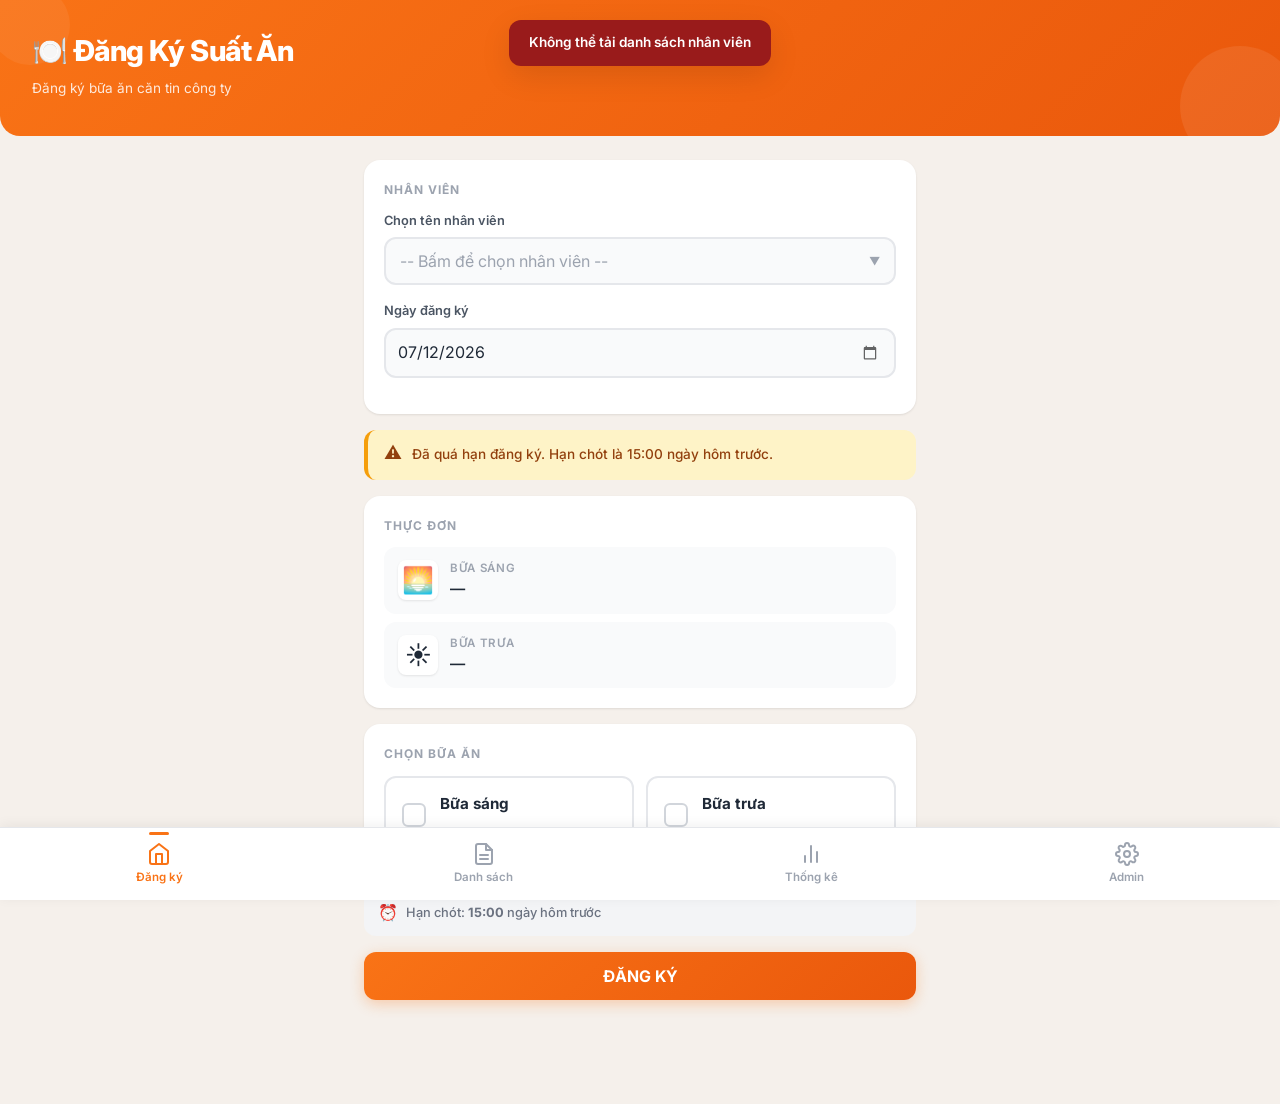
==== index.html @ 7fb5959d "feat: unified smart employee picker with department drill-down" ====
<!DOCTYPE html>
<html lang="vi">
<head>
  <meta charset="UTF-8">
  <meta name="viewport" content="width=device-width, initial-scale=1.0, maximum-scale=1.0, user-scalable=no">
  <meta name="description" content="Đăng ký suất ăn căn tin công ty">
  <title>Đăng Ký Suất Ăn</title>
  <link rel="stylesheet" href="css/style.css">
</head>
<body>

  <!-- Toast -->
  <div id="toast" class="toast"></div>

  <!-- Loading Overlay -->
  <div class="loading-overlay" id="loadingOverlay">
    <div class="lo-card">
      <div class="lo-emoji" id="loEmoji">🍽️</div>
      <div class="lo-text" id="loText">Đang tải...</div>
      <div class="lo-spinner"></div>
    </div>
  </div>

  <!-- Header -->
  <header class="page-header">
    <h1>🍽️ Đăng Ký Suất Ăn</h1>
    <p>Đăng ký bữa ăn căn tin công ty</p>
  </header>

  <!-- Main Content -->
  <main class="container" id="mainContent">

    <!-- Employee Selection -->
    <div class="card">
      <div class="card-title">Nhân viên</div>


      <div class="form-group">
        <label class="form-label">Chọn tên nhân viên</label>
        <button type="button" class="form-control emp-picker-btn" id="empPickerBtn" onclick="openEmpPicker()">
          <span id="empPickerText" class="emp-picker-placeholder">-- Bấm để chọn nhân viên --</span>
          <span class="emp-picker-arrow">▼</span>
        </button>
        <input type="hidden" id="employeeSelect" value="">
      </div>

      <div class="form-group">
        <label class="form-label" for="dateInput">Ngày đăng ký</label>
        <div class="date-wrap">
          <input type="date" class="form-control" id="dateInput">
          <span class="date-display placeholder" id="dateInputDisplay">dd/MM/yyyy</span>
        </div>
      </div>
    </div>

  <!-- Unified Smart Employee Picker Modal -->
  <div class="emp-modal-overlay" id="empModal">
    <div class="emp-modal">
      <div class="emp-modal-header" style="display: flex; gap: 12px; align-items: center;">
        <button class="emp-modal-back" id="empModalBack" style="display:none; background:none; border:none; font-size:1.4rem; padding: 0 4px; cursor:pointer;" onclick="showDeptListView()">←</button>
        <h3 id="empModalTitle" style="flex: 1; font-size: 1.1rem; font-weight: 700; margin: 0; white-space: nowrap; overflow: hidden; text-overflow: ellipsis;">👤 Phân loại theo</h3>
        <button class="emp-modal-close" style="flex-shrink: 0;" onclick="closeEmpPicker()">✕</button>
      </div>
      <div class="emp-modal-search">
        <input type="text" class="form-control" id="empSearchInput" placeholder="🔍  Tìm tên hoặc phòng ban..." oninput="filterEmployees()">
      </div>
      <div class="emp-modal-count" id="empCount">0 nhân viên</div>
      <div class="emp-modal-list" id="empList"></div>
    </div>
  </div>

    <!-- Deadline Alert -->
    <div id="deadlineAlert" class="alert alert-warning hidden">
      <span class="alert-icon">⚠️</span>
      <span>Đã quá hạn đăng ký. Hạn chót là 15:00 ngày hôm trước.</span>
    </div>

    <!-- Existing Registration Alert -->
    <div id="existingAlert" class="alert alert-info hidden">
      <span class="alert-icon">ℹ️</span>
      <span>Bạn đã đăng ký ngày này. Bạn có thể chỉnh sửa bên dưới.</span>
    </div>

    <!-- Menu Display -->
    <div class="card" id="menuCard" style="display:none;">
      <div class="card-title">Thực đơn</div>
      <div class="menu-card">
        <div class="menu-emoji">🌅</div>
        <div>
          <div class="menu-label">Bữa sáng</div>
          <div class="menu-name" id="menuBreakfast">—</div>
        </div>
      </div>
      <div class="menu-card">
        <div class="menu-emoji">☀️</div>
        <div>
          <div class="menu-label">Bữa trưa</div>
          <div class="menu-name" id="menuLunch">—</div>
        </div>
      </div>
    </div>

    <!-- Meal Selection -->
    <div class="card" id="mealCard" style="display:none;">
      <div class="card-title">Chọn bữa ăn</div>
      <div class="meal-options">
        <label class="meal-check" id="breakfastCheck" onclick="toggleMeal(this)">
          <input type="checkbox" id="cbBreakfast">
          <div class="check-box">
            <svg viewBox="0 0 16 16"><polyline points="3.5 8.5 6.5 11.5 12.5 5.5"/></svg>
          </div>
          <div class="meal-info">
            <div class="meal-type">Bữa sáng</div>
            <div class="meal-menu" id="mealBreakfastName">—</div>
          </div>
        </label>
        <label class="meal-check" id="lunchCheck" onclick="toggleMeal(this)">
          <input type="checkbox" id="cbLunch">
          <div class="check-box">
            <svg viewBox="0 0 16 16"><polyline points="3.5 8.5 6.5 11.5 12.5 5.5"/></svg>
          </div>
          <div class="meal-info">
            <div class="meal-type">Bữa trưa</div>
            <div class="meal-menu" id="mealLunchName">—</div>
          </div>
        </label>
      </div>
    </div>

    <!-- Deadline Info -->
    <div class="deadline-info" id="deadlineInfo" style="display:none;">
      <span class="dl-icon">⏰</span>
      <span>Hạn chót: <strong>15:00</strong> ngày hôm trước</span>
    </div>

    <!-- Submit Button -->
    <button class="btn btn-primary mt-16" id="btnRegister" style="display:none;" onclick="submitRegistration()">
      <span id="btnText">ĐĂNG KÝ</span>
      <div class="spinner hidden" id="btnSpinner"></div>
    </button>

    <!-- Cancel Registration Button (only visible when editing) -->
    <button class="btn btn-danger mt-8" id="btnCancel" style="display:none;" onclick="showCancelConfirm()">
      <span id="btnCancelText">🗑️ HỦY ĐĂNG KÝ</span>
      <div class="spinner hidden" id="btnCancelSpinner"></div>
    </button>

  </main>

  <!-- Confirm Modal -->
  <div class="emp-modal-overlay" id="confirmModal">
    <div class="confirm-dialog">
      <div class="confirm-icon">⚠️</div>
      <h3 class="confirm-title" id="confirmTitle">Xác nhận</h3>
      <p class="confirm-msg" id="confirmMessage">Bạn có chắc chắn muốn thực hiện hành động này?</p>
      <div class="confirm-actions">
        <button class="btn btn-secondary" onclick="closeConfirmModal()">Không</button>
        <button class="btn btn-danger" id="confirmBtnYes">Có, Hủy ngay</button>
      </div>
    </div>
  </div>

  </main>

  <!-- Bottom Navigation -->
  <nav class="bottom-nav">
    <a href="index.html" class="nav-item active">
      <svg class="nav-icon" viewBox="0 0 24 24" fill="none" stroke="currentColor" stroke-width="2" stroke-linecap="round" stroke-linejoin="round"><path d="M3 9l9-7 9 7v11a2 2 0 0 1-2 2H5a2 2 0 0 1-2-2z"/><polyline points="9 22 9 12 15 12 15 22"/></svg>
      <span>Đăng ký</span>
    </a>
    <a href="registrations.html" class="nav-item">
      <svg class="nav-icon" viewBox="0 0 24 24" fill="none" stroke="currentColor" stroke-width="2" stroke-linecap="round" stroke-linejoin="round"><path d="M14 2H6a2 2 0 0 0-2 2v16a2 2 0 0 0 2 2h12a2 2 0 0 0 2-2V8z"/><polyline points="14 2 14 8 20 8"/><line x1="16" y1="13" x2="8" y2="13"/><line x1="16" y1="17" x2="8" y2="17"/></svg>
      <span>Danh sách</span>
    </a>
    <a href="statistics.html" class="nav-item">
      <svg class="nav-icon" viewBox="0 0 24 24" fill="none" stroke="currentColor" stroke-width="2" stroke-linecap="round" stroke-linejoin="round"><line x1="18" y1="20" x2="18" y2="10"/><line x1="12" y1="20" x2="12" y2="4"/><line x1="6" y1="20" x2="6" y2="14"/></svg>
      <span>Thống kê</span>
    </a>
    <a href="admin.html" class="nav-item">
      <svg class="nav-icon" viewBox="0 0 24 24" fill="none" stroke="currentColor" stroke-width="2" stroke-linecap="round" stroke-linejoin="round"><circle cx="12" cy="12" r="3"/><path d="M19.4 15a1.65 1.65 0 0 0 .33 1.82l.06.06a2 2 0 0 1 0 2.83 2 2 0 0 1-2.83 0l-.06-.06a1.65 1.65 0 0 0-1.82-.33 1.65 1.65 0 0 0-1 1.51V21a2 2 0 0 1-2 2 2 2 0 0 1-2-2v-.09A1.65 1.65 0 0 0 9 19.4a1.65 1.65 0 0 0-1.82.33l-.06.06a2 2 0 0 1-2.83 0 2 2 0 0 1 0-2.83l.06-.06A1.65 1.65 0 0 0 4.68 15a1.65 1.65 0 0 0-1.51-1H3a2 2 0 0 1-2-2 2 2 0 0 1 2-2h.09A1.65 1.65 0 0 0 4.6 9a1.65 1.65 0 0 0-.33-1.82l-.06-.06a2 2 0 0 1 0-2.83 2 2 0 0 1 2.83 0l.06.06A1.65 1.65 0 0 0 9 4.68a1.65 1.65 0 0 0 1-1.51V3a2 2 0 0 1 2-2 2 2 0 0 1 2 2v.09a1.65 1.65 0 0 0 1 1.51 1.65 1.65 0 0 0 1.82-.33l.06-.06a2 2 0 0 1 2.83 0 2 2 0 0 1 0 2.83l-.06.06A1.65 1.65 0 0 0 19.4 9a1.65 1.65 0 0 0 1.51 1H21a2 2 0 0 1 2 2 2 2 0 0 1-2 2h-.09a1.65 1.65 0 0 0-1.51 1z"/></svg>
      <span>Admin</span>
    </a>
  </nav>

  <script src="js/config.js"></script>
  <script src="js/app.js"></script>
</body>
</html>
---- css/style.css ----
/* ============================================
   CANTEEN REGISTRATION SYSTEM — STYLE SYSTEM
   Mobile-first • Card-based • Food-app inspired
   ============================================ */

/* ---------- Google Fonts ---------- */
@import url('https://fonts.googleapis.com/css2?family=Inter:wght@400;500;600;700;800&display=swap');

/* ---------- Custom Properties ---------- */
:root {
  /* Primary palette — warm orange/amber */
  --primary-50: #FFF8F0;
  --primary-100: #FFEDD5;
  --primary-200: #FED7AA;
  --primary-300: #FDBA74;
  --primary-400: #FB923C;
  --primary-500: #F97316;
  --primary-600: #EA580C;
  --primary-700: #C2410C;

  /* Accent — teal */
  --accent-400: #2DD4BF;
  --accent-500: #14B8A6;
  --accent-600: #0D9488;

  /* Neutrals */
  --gray-50: #F9FAFB;
  --gray-100: #F3F4F6;
  --gray-200: #E5E7EB;
  --gray-300: #D1D5DB;
  --gray-400: #9CA3AF;
  --gray-500: #6B7280;
  --gray-600: #4B5563;
  --gray-700: #374151;
  --gray-800: #1F2937;
  --gray-900: #111827;

  /* Semantic */
  --success: #22C55E;
  --danger: #EF4444;
  --warning: #F59E0B;
  --info: #3B82F6;

  /* Surfaces */
  --bg-body: #F5F0EB;
  --bg-card: #FFFFFF;
  --bg-nav: #FFFFFF;

  /* Radius & shadows */
  --radius-sm: 8px;
  --radius-md: 12px;
  --radius-lg: 16px;
  --radius-xl: 20px;
  --radius-full: 9999px;

  --shadow-sm: 0 1px 3px rgba(0, 0, 0, .06), 0 1px 2px rgba(0, 0, 0, .04);
  --shadow-md: 0 4px 12px rgba(0, 0, 0, .08);
  --shadow-lg: 0 10px 30px rgba(0, 0, 0, .10);
  --shadow-xl: 0 20px 50px rgba(0, 0, 0, .12);

  /* Transitions */
  --ease: cubic-bezier(.4, 0, .2, 1);
}

/* ---------- Reset & Base ---------- */
*,
*::before,
*::after {
  box-sizing: border-box;
  margin: 0;
  padding: 0;
}

html {
  font-size: 16px;
  -webkit-tap-highlight-color: transparent;
  scroll-behavior: smooth;
}

body {
  font-family: 'Inter', -apple-system, BlinkMacSystemFont, sans-serif;
  background: var(--bg-body);
  color: var(--gray-800);
  line-height: 1.6;
  min-height: 100vh;
  padding-bottom: 80px;
  -webkit-font-smoothing: antialiased;
}

/* ---------- Bottom Navigation ---------- */
.bottom-nav {
  position: fixed;
  bottom: 0;
  left: 0;
  right: 0;
  background: var(--bg-nav);
  border-top: 1px solid var(--gray-200);
  display: flex;
  justify-content: space-around;
  align-items: center;
  padding: 6px 0 max(6px, env(safe-area-inset-bottom));
  z-index: 1000;
  box-shadow: 0 -2px 12px rgba(0, 0, 0, .06);
}

.nav-item {
  display: flex;
  flex-direction: column;
  align-items: center;
  gap: 2px;
  text-decoration: none;
  color: var(--gray-400);
  font-size: .65rem;
  font-weight: 600;
  padding: 4px 12px;
  border-radius: var(--radius-sm);
  transition: color .25s var(--ease), transform .2s var(--ease);
  position: relative;
}

.nav-item:active {
  transform: scale(.92);
}

.nav-item.active {
  color: var(--primary-500);
}

.nav-item.active::before {
  content: '';
  position: absolute;
  top: -6px;
  left: 50%;
  transform: translateX(-50%);
  width: 20px;
  height: 3px;
  border-radius: 2px;
  background: var(--primary-500);
}

.nav-icon {
  width: 22px;
  height: 22px;
}

/* ---------- Page Header ---------- */
.page-header {
  background: linear-gradient(135deg, var(--primary-500), var(--primary-600));
  color: white;
  padding: 20px 20px 28px;
  border-radius: 0 0 var(--radius-xl) var(--radius-xl);
  position: relative;
  overflow: hidden;
}

.page-header::after {
  content: '';
  position: absolute;
  bottom: -30px;
  right: -20px;
  width: 120px;
  height: 120px;
  background: rgba(255, 255, 255, .08);
  border-radius: 50%;
}

.page-header::before {
  content: '';
  position: absolute;
  top: -15px;
  left: -10px;
  width: 80px;
  height: 80px;
  background: rgba(255, 255, 255, .06);
  border-radius: 50%;
}

.page-header h1 {
  font-size: 1.5rem;
  font-weight: 800;
  letter-spacing: -.02em;
  position: relative;
  z-index: 1;
}

.page-header p {
  font-size: .85rem;
  opacity: .85;
  margin-top: 4px;
  position: relative;
  z-index: 1;
}

/* ---------- Container ---------- */
.container {
  padding: 16px;
  max-width: 600px;
  margin: 0 auto;
}

/* ---------- Card ---------- */
.card {
  background: var(--bg-card);
  border-radius: var(--radius-lg);
  padding: 20px;
  margin-bottom: 16px;
  box-shadow: var(--shadow-sm);
  transition: box-shadow .3s var(--ease), transform .3s var(--ease);
}

.card:hover {
  box-shadow: var(--shadow-md);
}

.card-title {
  font-size: .75rem;
  font-weight: 700;
  text-transform: uppercase;
  letter-spacing: .08em;
  color: var(--gray-400);
  margin-bottom: 12px;
}

/* ---------- Form Elements ---------- */
.form-group {
  margin-bottom: 16px;
}

.form-label {
  display: block;
  font-size: .8rem;
  font-weight: 600;
  color: var(--gray-600);
  margin-bottom: 6px;
}

.form-control {
  width: 100%;
  padding: 12px 14px;
  font-size: 1rem;
  font-family: inherit;
  border: 2px solid var(--gray-200);
  border-radius: var(--radius-md);
  background: var(--gray-50);
  color: var(--gray-800);
  transition: border-color .25s var(--ease), box-shadow .25s var(--ease);
  appearance: none;
  -webkit-appearance: none;
}

.form-control:focus {
  outline: none;
  border-color: var(--primary-400);
  box-shadow: 0 0 0 4px rgba(249, 115, 22, .12);
  background: #fff;
}

select.form-control {
  background-image: url("data:image/svg+xml,%3Csvg xmlns='http://www.w3.org/2000/svg' width='12' height='12' fill='%236B7280' viewBox='0 0 16 16'%3E%3Cpath d='M8 11L3 6h10z'/%3E%3C/svg%3E");
  background-repeat: no-repeat;
  background-position: right 14px center;
  padding-right: 36px;
}

/* Date input with dd/MM/yyyy overlay */
.date-wrap {
  position: relative;
}

.date-wrap input[type="date"] {
  color: transparent;
}

.date-wrap input[type="date"]::-webkit-datetime-edit {
  color: transparent;
}

.date-wrap input[type="date"]::-webkit-calendar-picker-indicator {
  position: relative;
  z-index: 2;
  opacity: .6;
  cursor: pointer;
}

.date-wrap .date-display {
  position: absolute;
  top: 50%;
  left: 14px;
  transform: translateY(-50%);
  pointer-events: none;
  font-size: 1rem;
  color: var(--gray-800);
  font-family: inherit;
  z-index: 1;
}

.date-wrap .date-display.placeholder {
  color: var(--gray-400);
}

/* ---------- Checkbox (Meal selector) ---------- */
.meal-options {
  display: flex;
  flex-direction: column;
  gap: 12px;
}

.meal-check {
  display: flex;
  align-items: center;
  gap: 14px;
  padding: 14px 16px;
  border: 2px solid var(--gray-200);
  border-radius: var(--radius-md);
  cursor: pointer;
  transition: border-color .25s var(--ease), background .25s var(--ease), transform .15s var(--ease);
  user-select: none;
}

.meal-check:active {
  transform: scale(.98);
}

.meal-check.checked {
  border-color: var(--primary-400);
  background: var(--primary-50);
}

.meal-check input[type="checkbox"] {
  display: none;
}

.meal-check .check-box {
  width: 24px;
  height: 24px;
  border: 2px solid var(--gray-300);
  border-radius: 6px;
  display: flex;
  align-items: center;
  justify-content: center;
  flex-shrink: 0;
  transition: background .2s var(--ease), border-color .2s var(--ease);
}

.meal-check.checked .check-box {
  background: var(--primary-500);
  border-color: var(--primary-500);
}

.meal-check .check-box svg {
  width: 14px;
  height: 14px;
  fill: none;
  stroke: white;
  stroke-width: 2.5;
  stroke-linecap: round;
  stroke-linejoin: round;
  opacity: 0;
  transform: scale(.5);
  transition: opacity .2s var(--ease), transform .2s var(--ease);
}

.meal-check.checked .check-box svg {
  opacity: 1;
  transform: scale(1);
}

.meal-check .meal-info {
  flex: 1;
}

.meal-check .meal-type {
  font-weight: 700;
  font-size: .95rem;
  color: var(--gray-800);
}

.meal-check .meal-menu {
  font-size: .8rem;
  color: var(--gray-500);
  margin-top: 2px;
}

/* ---------- Buttons ---------- */
.btn {
  display: inline-flex;
  align-items: center;
  justify-content: center;
  gap: 8px;
  padding: 14px 24px;
  font-size: 1rem;
  font-weight: 700;
  font-family: inherit;
  border: none;
  border-radius: var(--radius-md);
  cursor: pointer;
  transition: background .25s var(--ease), transform .15s var(--ease), box-shadow .25s var(--ease);
  width: 100%;
}

.btn:active {
  transform: scale(.97);
}

.btn:disabled {
  opacity: .5;
  cursor: not-allowed;
  transform: none !important;
}

.btn-primary {
  background: linear-gradient(135deg, var(--primary-500), var(--primary-600));
  color: white;
  box-shadow: 0 4px 14px rgba(249, 115, 22, .3);
}

.btn-primary:hover:not(:disabled) {
  box-shadow: 0 6px 20px rgba(249, 115, 22, .4);
}

.btn-success {
  background: linear-gradient(135deg, var(--success), #16A34A);
  color: white;
  box-shadow: 0 4px 14px rgba(34, 197, 94, .3);
}

.btn-danger {
  background: linear-gradient(135deg, var(--danger), #DC2626);
  color: white;
}

.btn-outline {
  background: transparent;
  border: 2px solid var(--gray-300);
  color: var(--gray-700);
}

.btn-outline:hover:not(:disabled) {
  background: var(--gray-100);
}

.btn-sm {
  padding: 10px 16px;
  font-size: .85rem;
}

/* ---------- Alerts ---------- */
.alert {
  padding: 14px 16px;
  border-radius: var(--radius-md);
  font-size: .85rem;
  font-weight: 500;
  display: flex;
  align-items: flex-start;
  gap: 10px;
  margin-bottom: 16px;
  animation: slideDown .3s var(--ease);
}

@keyframes slideDown {
  from {
    opacity: 0;
    transform: translateY(-8px);
  }

  to {
    opacity: 1;
    transform: translateY(0);
  }
}

.alert-warning {
  background: #FEF3C7;
  color: #92400E;
  border-left: 4px solid var(--warning);
}

.alert-success {
  background: #DCFCE7;
  color: #166534;
  border-left: 4px solid var(--success);
}

.alert-danger {
  background: #FEE2E2;
  color: #991B1B;
  border-left: 4px solid var(--danger);
}

.alert-info {
  background: #DBEAFE;
  color: #1E40AF;
  border-left: 4px solid var(--info);
}

.alert-icon {
  font-size: 1.1rem;
  flex-shrink: 0;
  line-height: 1;
}

/* ---------- Table ---------- */
.table-wrap {
  overflow-x: auto;
  -webkit-overflow-scrolling: touch;
  border-radius: var(--radius-md);
}

table {
  width: 100%;
  border-collapse: collapse;
  font-size: .85rem;
}

thead th {
  background: var(--gray-100);
  padding: 10px 12px;
  text-align: left;
  font-weight: 700;
  font-size: .7rem;
  text-transform: uppercase;
  letter-spacing: .06em;
  color: var(--gray-500);
  white-space: nowrap;
  position: sticky;
  top: 0;
}

tbody td {
  padding: 12px;
  border-bottom: 1px solid var(--gray-100);
  color: var(--gray-700);
}

tbody tr:last-child td {
  border-bottom: none;
}

tbody tr {
  transition: background .15s var(--ease);
}

tbody tr:hover {
  background: var(--gray-50);
}

/* ---------- Badge ---------- */
.badge {
  display: inline-flex;
  align-items: center;
  padding: 3px 10px;
  border-radius: var(--radius-full);
  font-size: .7rem;
  font-weight: 700;
  text-transform: uppercase;
  letter-spacing: .04em;
}

.badge-yes {
  background: #DCFCE7;
  color: #166534;
}

.badge-no {
  background: var(--gray-100);
  color: var(--gray-400);
}

/* ---------- Toggle Switch ---------- */
.toggle-wrap {
  display: flex;
  align-items: center;
  justify-content: space-between;
  gap: 12px;
}

.toggle-label {
  font-weight: 600;
  font-size: .9rem;
}

.toggle-desc {
  font-size: .78rem;
  color: var(--gray-500);
  margin-top: 2px;
}

.toggle {
  position: relative;
  width: 52px;
  height: 28px;
  flex-shrink: 0;
}

.toggle input {
  display: none;
}

.toggle-slider {
  position: absolute;
  inset: 0;
  background: var(--gray-300);
  border-radius: var(--radius-full);
  cursor: pointer;
  transition: background .3s var(--ease);
}

.toggle-slider::after {
  content: '';
  position: absolute;
  width: 22px;
  height: 22px;
  background: white;
  border-radius: 50%;
  top: 3px;
  left: 3px;
  box-shadow: var(--shadow-sm);
  transition: transform .3s var(--ease);
}

.toggle input:checked+.toggle-slider {
  background: var(--primary-500);
}

.toggle input:checked+.toggle-slider::after {
  transform: translateX(24px);
}

/* ---------- Menu Display Card ---------- */
.menu-card {
  display: flex;
  align-items: center;
  gap: 12px;
  padding: 12px 14px;
  background: var(--gray-50);
  border-radius: var(--radius-md);
  margin-bottom: 8px;
}

.menu-card:last-child {
  margin-bottom: 0;
}

.menu-emoji {
  font-size: 1.6rem;
  width: 40px;
  height: 40px;
  display: flex;
  align-items: center;
  justify-content: center;
  background: white;
  border-radius: var(--radius-sm);
  box-shadow: var(--shadow-sm);
}

.menu-card .menu-label {
  font-size: .72rem;
  font-weight: 600;
  color: var(--gray-400);
  text-transform: uppercase;
  letter-spacing: .06em;
}

.menu-card .menu-name {
  font-size: .95rem;
  font-weight: 600;
  color: var(--gray-800);
}

/* ---------- Deadline Banner ---------- */
.deadline-info {
  display: flex;
  align-items: center;
  gap: 8px;
  padding: 10px 14px;
  background: var(--gray-100);
  border-radius: var(--radius-md);
  font-size: .8rem;
  color: var(--gray-500);
  font-weight: 500;
}

.deadline-info .dl-icon {
  font-size: 1rem;
}

/* ---------- Loading / Spinner ---------- */
.spinner {
  display: inline-block;
  width: 20px;
  height: 20px;
  border: 3px solid rgba(255, 255, 255, .3);
  border-radius: 50%;
  border-top-color: #fff;
  animation: spin .6s linear infinite;
}

@keyframes spin {
  to {
    transform: rotate(360deg);
  }
}

.loading-screen {
  display: flex;
  flex-direction: column;
  align-items: center;
  justify-content: center;
  gap: 12px;
  padding: 60px 20px;
  color: var(--gray-400);
  font-size: .85rem;
}

.loading-screen .spinner {
  border-color: var(--gray-200);
  border-top-color: var(--primary-500);
  width: 32px;
  height: 32px;
}

/* ---------- Global Loading Overlay ---------- */
.loading-overlay {
  position: fixed;
  inset: 0;
  background: rgba(0, 0, 0, .35);
  backdrop-filter: blur(4px);
  -webkit-backdrop-filter: blur(4px);
  display: flex;
  flex-direction: column;
  align-items: center;
  justify-content: center;
  gap: 16px;
  z-index: 8888;
  opacity: 0;
  pointer-events: none;
  transition: opacity .3s var(--ease);
}

.loading-overlay.show {
  opacity: 1;
  pointer-events: auto;
}

.loading-overlay .lo-card {
  background: white;
  border-radius: var(--radius-lg);
  padding: 28px 32px;
  text-align: center;
  box-shadow: var(--shadow-xl);
  animation: bounceIn .4s var(--ease);
  max-width: 280px;
}

@keyframes bounceIn {
  0% {
    opacity: 0;
    transform: scale(.85);
  }

  60% {
    transform: scale(1.03);
  }

  100% {
    opacity: 1;
    transform: scale(1);
  }
}

.loading-overlay .lo-emoji {
  font-size: 2.2rem;
  margin-bottom: 8px;
  animation: wiggle 1s ease infinite;
}

@keyframes wiggle {

  0%,
  100% {
    transform: rotate(0deg);
  }

  25% {
    transform: rotate(-8deg);
  }

  75% {
    transform: rotate(8deg);
  }
}

.loading-overlay .lo-text {
  font-size: .9rem;
  font-weight: 600;
  color: var(--gray-700);
  line-height: 1.5;
}

.loading-overlay .lo-spinner {
  display: inline-block;
  width: 24px;
  height: 24px;
  border: 3px solid var(--gray-200);
  border-radius: 50%;
  border-top-color: var(--primary-500);
  animation: spin .6s linear infinite;
  margin-top: 8px;
}

/* ---------- Empty State ---------- */
.empty-state {
  text-align: center;
  padding: 40px 20px;
  color: var(--gray-400);
}

.empty-state .empty-icon {
  font-size: 2.5rem;
  margin-bottom: 8px;
}

.empty-state p {
  font-size: .85rem;
}

/* ---------- Stat Cards ---------- */
.stat-grid {
  display: grid;
  grid-template-columns: 1fr 1fr;
  gap: 12px;
  margin-bottom: 16px;
}

.stat-card {
  background: white;
  border-radius: var(--radius-md);
  padding: 16px;
  text-align: center;
  box-shadow: var(--shadow-sm);
}

.stat-card .stat-value {
  font-size: 1.8rem;
  font-weight: 800;
  color: var(--primary-500);
}

.stat-card .stat-label {
  font-size: .72rem;
  font-weight: 600;
  text-transform: uppercase;
  letter-spacing: .06em;
  color: var(--gray-400);
  margin-top: 2px;
}

.stat-card.accent .stat-value {
  color: var(--accent-500);
}

/* ---------- Employee Picker ---------- */
.emp-picker-btn {
  display: flex;
  align-items: center;
  justify-content: space-between;
  cursor: pointer;
  text-align: left;
  background: var(--gray-50);
}

.emp-picker-placeholder {
  color: var(--gray-400);
}

.emp-picker-arrow {
  color: var(--gray-400);
  font-size: .7rem;
}

.emp-picker-btn.selected {
  border-color: var(--primary-400);
  background: var(--primary-50);
}

.emp-picker-btn.selected .emp-picker-placeholder {
  color: var(--gray-800);
  font-weight: 600;
}

.emp-modal-overlay {
  position: fixed;
  inset: 0;
  background: rgba(0, 0, 0, .4);
  backdrop-filter: blur(4px);
  -webkit-backdrop-filter: blur(4px);
  z-index: 9000;
  opacity: 0;
  pointer-events: none;
  transition: opacity .3s var(--ease);
}

.emp-modal-overlay.show {
  opacity: 1;
  pointer-events: auto;
}

.emp-modal {
  position: absolute;
  bottom: 0;
  left: 0;
  right: 0;
  top: 60px;
  background: white;
  border-radius: var(--radius-xl) var(--radius-xl) 0 0;
  display: flex;
  flex-direction: column;
  animation: slideUp .35s var(--ease);
  overflow: hidden;
}

@keyframes slideUp {
  from {
    transform: translateY(100%);
  }

  to {
    transform: translateY(0);
  }
}

/* ---------- Confirm Modal ---------- */
.confirm-dialog {
  position: absolute;
  top: 50%;
  left: 50%;
  transform: translate(-50%, -50%) scale(0.95);
  background: white;
  width: 90%;
  max-width: 320px;
  border-radius: var(--radius-xl);
  padding: 24px;
  text-align: center;
  box-shadow: var(--shadow-xl);
  opacity: 0;
  transition: all .3s var(--ease);
}

.emp-modal-overlay.show .confirm-dialog {
  transform: translate(-50%, -50%) scale(1);
  opacity: 1;
}

.confirm-icon {
  font-size: 2.5rem;
  margin-bottom: 12px;
}

.confirm-title {
  font-size: 1.1rem;
  font-weight: 700;
  color: var(--gray-800);
  margin-bottom: 8px;
}

.confirm-msg {
  font-size: .95rem;
  color: var(--gray-500);
  margin-bottom: 24px;
  line-height: 1.5;
}

.confirm-actions {
  display: flex;
  gap: 12px;
}

.confirm-actions .btn {
  flex: 1;
  padding: 12px;
}

.emp-modal-header {
  display: flex;
  align-items: center;
  justify-content: space-between;
  padding: 16px 20px 8px;
}

.emp-modal-header h3 {
  font-size: 1.1rem;
  font-weight: 700;
}

.emp-modal-close {
  background: var(--gray-100);
  border: none;
  width: 32px;
  height: 32px;
  border-radius: 50%;
  font-size: 1rem;
  cursor: pointer;
  display: flex;
  align-items: center;
  justify-content: center;
  color: var(--gray-500);
}

.emp-modal-search {
  padding: 8px 20px;
}

.emp-modal-count {
  padding: 0 20px 8px;
  font-size: .75rem;
  font-weight: 600;
  color: var(--gray-400);
  text-transform: uppercase;
  letter-spacing: .06em;
}

.emp-modal-list {
  flex: 1;
  overflow-y: auto;
  -webkit-overflow-scrolling: touch;
  padding: 0 12px 20px;
}

.emp-row {
  display: flex;
  align-items: center;
  gap: 12px;
  padding: 12px 14px;
  border-radius: var(--radius-md);
  cursor: pointer;
  transition: background .15s var(--ease);
  border-bottom: 1px solid var(--gray-100);
}

.emp-row:last-child {
  border-bottom: none;
}

.emp-row:active {
  background: var(--primary-50);
  transform: scale(.99);
}

.emp-row .emp-avatar {
  width: 36px;
  height: 36px;
  border-radius: 50%;
  background: linear-gradient(135deg, var(--primary-200), var(--primary-400));
  display: flex;
  align-items: center;
  justify-content: center;
  font-size: .8rem;
  font-weight: 700;
  color: white;
  flex-shrink: 0;
}

.emp-row .emp-info {
  flex: 1;
  min-width: 0;
}

.emp-row .emp-name {
  font-weight: 600;
  font-size: .9rem;
  color: var(--gray-800);
  white-space: nowrap;
  overflow: hidden;
  text-overflow: ellipsis;
}

.emp-row .emp-dept {
  font-size: .75rem;
  color: var(--gray-400);
  white-space: nowrap;
  overflow: hidden;
  text-overflow: ellipsis;
}

/* ---------- Admin Key Input ---------- */
.admin-lock {
  display: flex;
  flex-direction: column;
  align-items: center;
  justify-content: center;
  padding: 60px 20px;
  text-align: center;
}

.admin-lock .lock-icon {
  font-size: 3rem;
  margin-bottom: 16px;
}

.admin-lock h2 {
  font-size: 1.2rem;
  margin-bottom: 4px;
}

.admin-lock p {
  font-size: .85rem;
  color: var(--gray-500);
  margin-bottom: 20px;
}

.admin-lock .form-group {
  width: 100%;
  max-width: 300px;
}

/* ---------- Toast Notification ---------- */
.toast {
  position: fixed;
  top: 20px;
  left: 50%;
  transform: translateX(-50%) translateY(-100px);
  background: var(--gray-800);
  color: white;
  padding: 12px 20px;
  border-radius: var(--radius-md);
  font-size: .85rem;
  font-weight: 600;
  box-shadow: var(--shadow-lg);
  z-index: 9999;
  transition: transform .4s var(--ease);
  white-space: nowrap;
}

.toast.show {
  transform: translateX(-50%) translateY(0);
}

.toast.toast-success {
  background: #166534;
}

.toast.toast-error {
  background: #991B1B;
}

/* ---------- Utility ---------- */
.text-center {
  text-align: center;
}

.mb-8 {
  margin-bottom: 8px;
}

.mb-12 {
  margin-bottom: 12px;
}

.mb-16 {
  margin-bottom: 16px;
}

.mt-8 {
  margin-top: 8px;
}

.mt-16 {
  margin-top: 16px;
}

.hidden {
  display: none !important;
}

/* ---------- Responsive ---------- */
@media (min-width: 768px) {
  .page-header {
    padding: 28px 32px 36px;
  }

  .page-header h1 {
    font-size: 1.8rem;
  }

  .container {
    padding: 24px;
  }

  .bottom-nav {
    padding: 10px 0;
  }

  .nav-item {
    font-size: .72rem;
  }

  .nav-icon {
    width: 24px;
    height: 24px;
  }

  .meal-options {
    flex-direction: row;
  }

  .meal-check {
    flex: 1;
  }
}
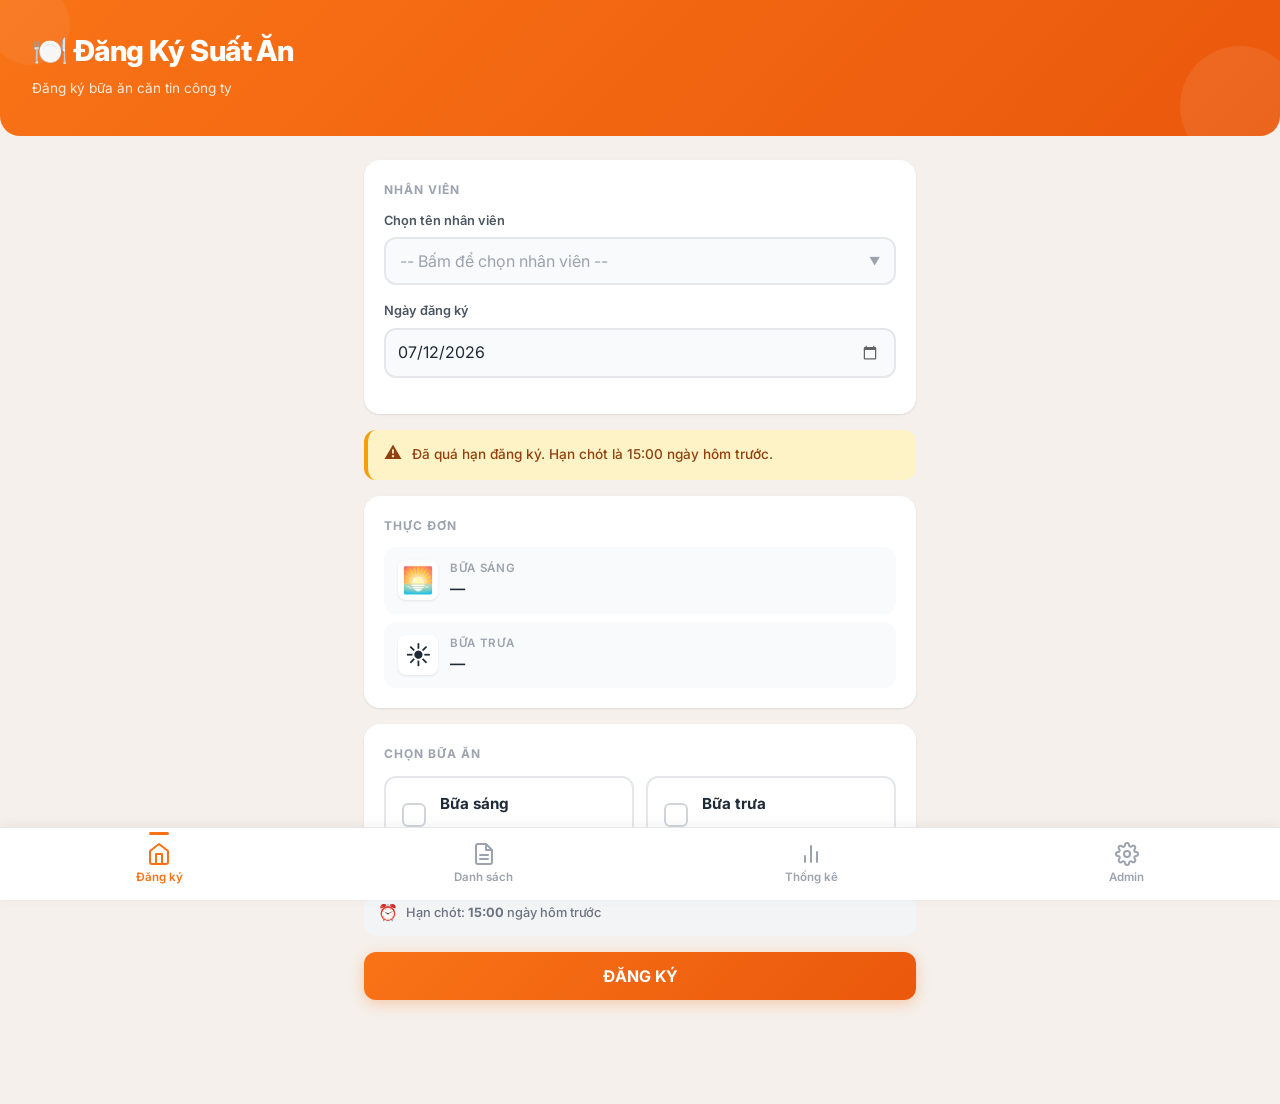
==== commit fa398e23: "feat: add open graph meta tags for social sharing" ====
--- a/index.html
+++ b/index.html
@@ -4,6 +4,10 @@
   <meta charset="UTF-8">
   <meta name="viewport" content="width=device-width, initial-scale=1.0, maximum-scale=1.0, user-scalable=no">
   <meta name="description" content="Đăng ký suất ăn căn tin công ty">
+  <meta property="og:title" content="Đăng Ký Suất Ăn - Căn Tin">
+  <meta property="og:description" content="Hệ thống đăng ký suất ăn căn tin công ty. Đơn giản, nhanh chóng và tiện lợi.">
+  <meta property="og:image" content="https://bikhado.github.io/can-tin-vnpt/images/cantin-logo.png">
+  <meta property="og:type" content="website">
   <title>Đăng Ký Suất Ăn</title>
   <link rel="stylesheet" href="css/style.css">
 </head>
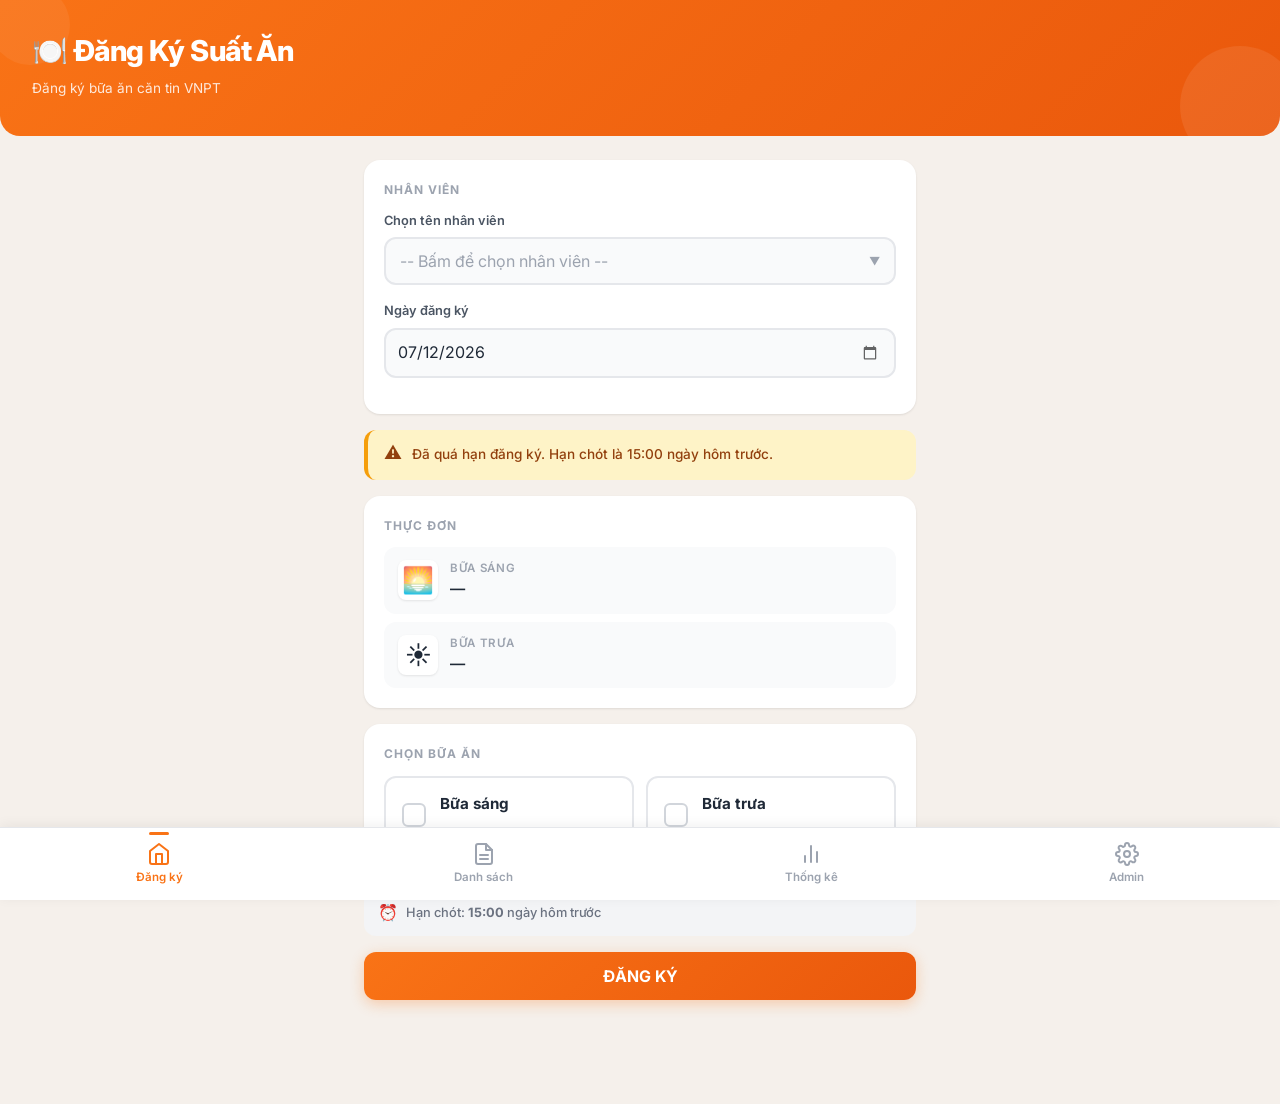
==== commit 56b2e7b4: "fix: overlapping loading spinners hidden prematurely in app.js" ====
--- a/index.html
+++ b/index.html
@@ -3,9 +3,9 @@
 <head>
   <meta charset="UTF-8">
   <meta name="viewport" content="width=device-width, initial-scale=1.0, maximum-scale=1.0, user-scalable=no">
-  <meta name="description" content="Đăng ký suất ăn căn tin công ty">
-  <meta property="og:title" content="Đăng Ký Suất Ăn - Căn Tin">
-  <meta property="og:description" content="Hệ thống đăng ký suất ăn căn tin công ty. Đơn giản, nhanh chóng và tiện lợi.">
+  <meta name="description" content="Đăng ký suất ăn căn tin VNPT">
+  <meta property="og:title" content="Căn Tin VNPT - Đăng Ký Suất Ăn">
+  <meta property="og:description" content="Hệ thống đăng ký suất ăn căn tin. Đơn giản, nhanh chóng và tiện lợi.">
   <meta property="og:image" content="https://bikhado.github.io/can-tin-vnpt/images/cantin-logo.png">
   <meta property="og:type" content="website">
   <title>Đăng Ký Suất Ăn</title>
@@ -28,7 +28,7 @@
   <!-- Header -->
   <header class="page-header">
     <h1>🍽️ Đăng Ký Suất Ăn</h1>
-    <p>Đăng ký bữa ăn căn tin công ty</p>
+    <p>Đăng ký bữa ăn căn tin VNPT</p>
   </header>
 
   <!-- Main Content -->
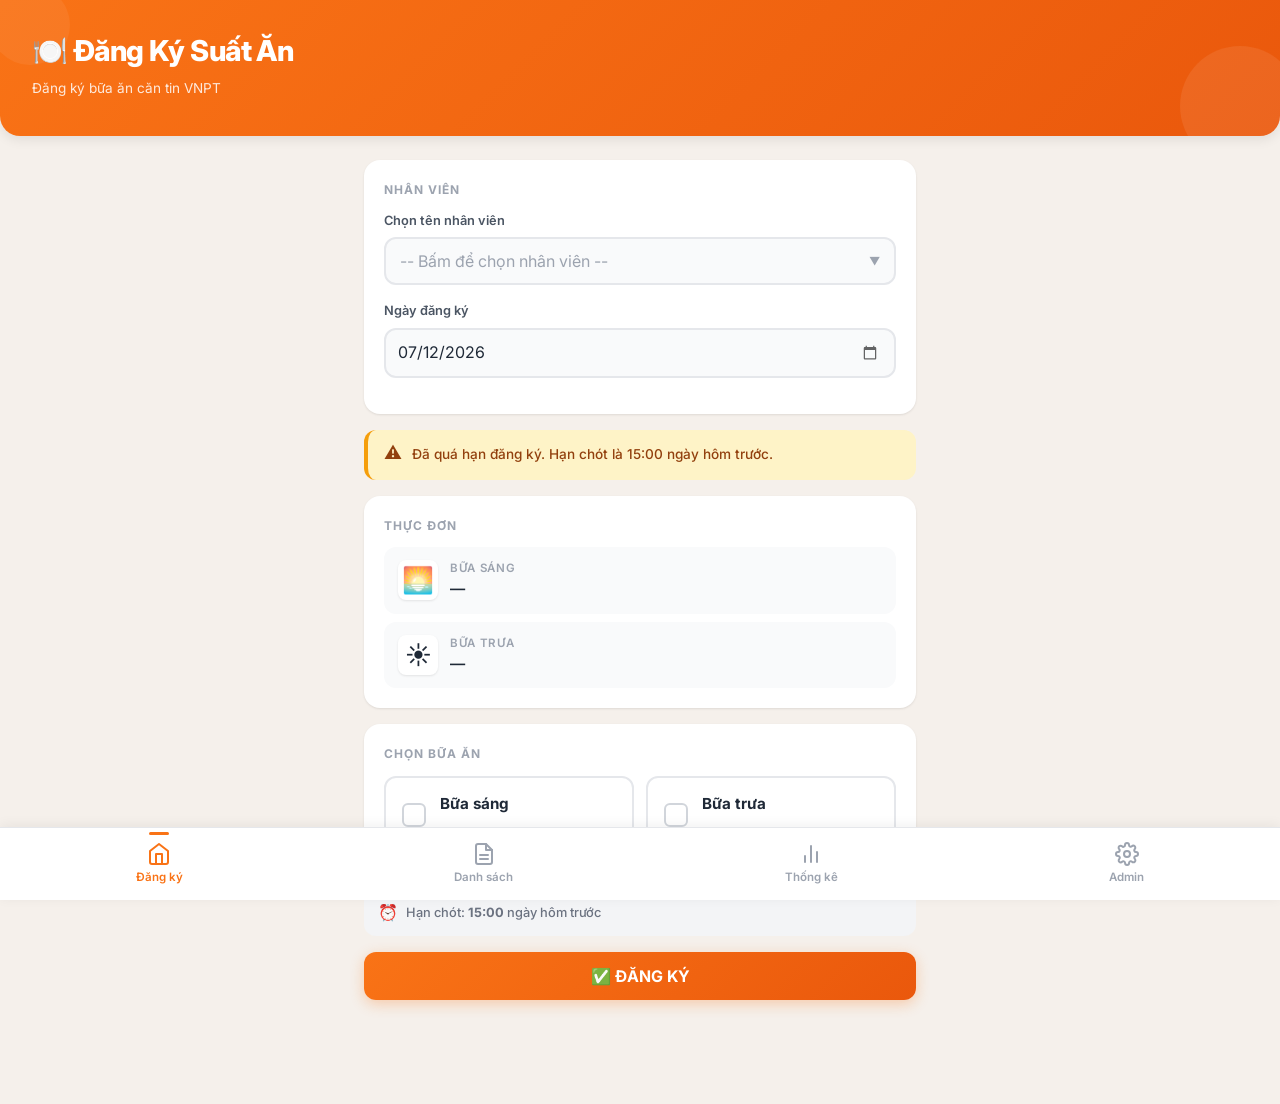
==== commit b461c46a: "style: add emojis to register and update buttons" ====
--- a/index.html
+++ b/index.html
@@ -139,7 +139,7 @@
 
     <!-- Submit Button -->
     <button class="btn btn-primary mt-16" id="btnRegister" style="display:none;" onclick="submitRegistration()">
-      <span id="btnText">ĐĂNG KÝ</span>
+      <span id="btnText">✅ ĐĂNG KÝ</span>
       <div class="spinner hidden" id="btnSpinner"></div>
     </button>
 
--- a/css/style.css
+++ b/css/style.css
@@ -147,10 +147,13 @@
 .page-header {
   background: linear-gradient(135deg, var(--primary-500), var(--primary-600));
   color: white;
-  padding: 20px 20px 28px;
+  padding: 16px 20px 24px;
   border-radius: 0 0 var(--radius-xl) var(--radius-xl);
-  position: relative;
+  position: sticky;
+  top: 0;
+  z-index: 40;
   overflow: hidden;
+  box-shadow: var(--shadow-md);
 }
 
 .page-header::after {
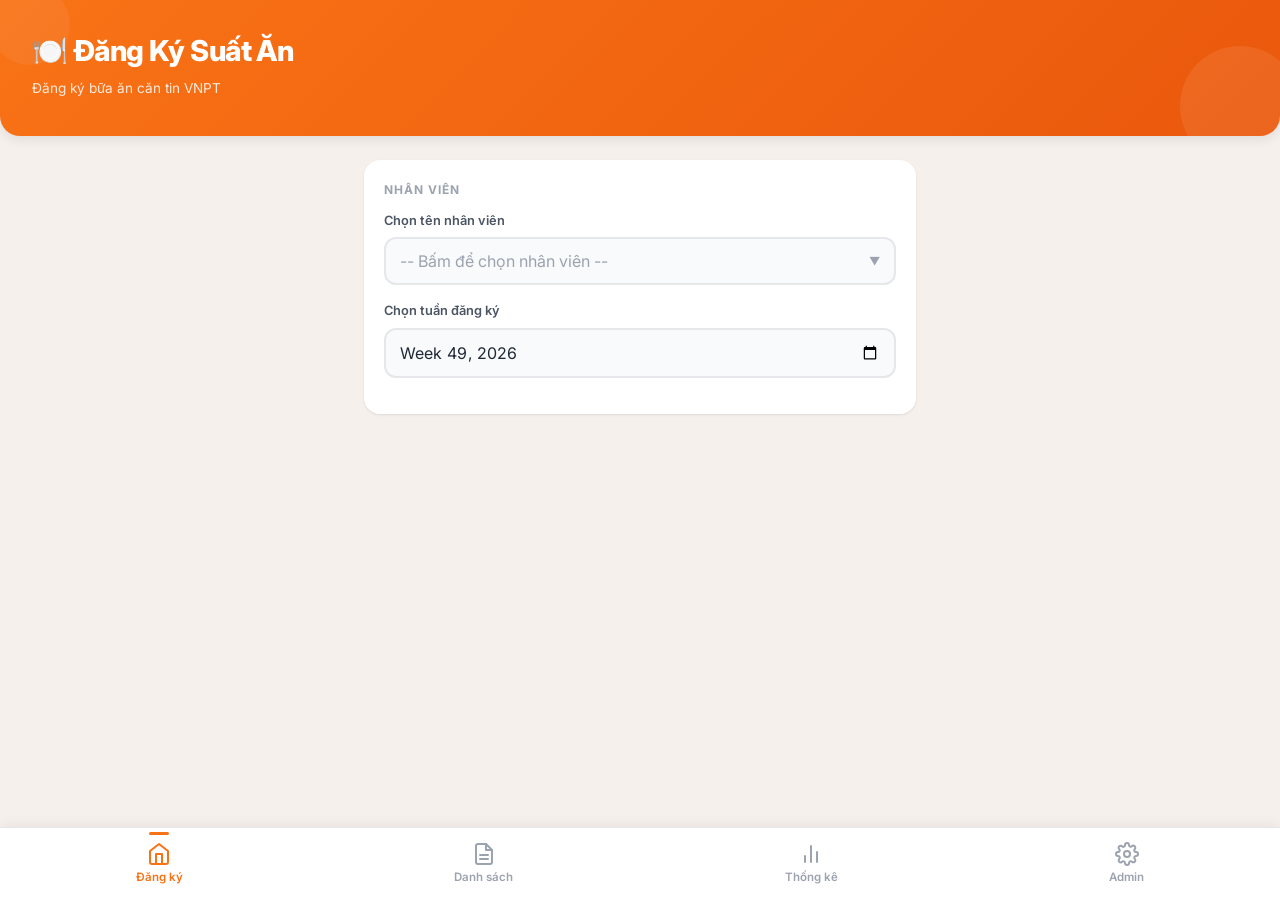
==== commit 9d071dfe: "feat: weekly calendar registration UI and frontend logic" ====
--- a/index.html
+++ b/index.html
@@ -49,10 +49,9 @@
       </div>
 
       <div class="form-group">
-        <label class="form-label" for="dateInput">Ngày đăng ký</label>
+        <label class="form-label" for="weekInput">Chọn tuần đăng ký</label>
         <div class="date-wrap">
-          <input type="date" class="form-control" id="dateInput">
-          <span class="date-display placeholder" id="dateInputDisplay">dd/MM/yyyy</span>
+          <input type="week" class="form-control" id="weekInput">
         </div>
       </div>
     </div>
@@ -85,49 +84,18 @@
       <span>Bạn đã đăng ký ngày này. Bạn có thể chỉnh sửa bên dưới.</span>
     </div>
 
-    <!-- Menu Display -->
-    <div class="card" id="menuCard" style="display:none;">
-      <div class="card-title">Thực đơn</div>
-      <div class="menu-card">
-        <div class="menu-emoji">🌅</div>
-        <div>
-          <div class="menu-label">Bữa sáng</div>
-          <div class="menu-name" id="menuBreakfast">—</div>
+    <!-- Weekly Calendar Grid -->
+    <div class="card" id="calendarCard" style="display:none;">
+      <div class="card-title" style="display: flex; justify-content: space-between; align-items: center;">
+        <span>Lịch đăng ký tuần</span>
+        <div style="display: flex; gap: 8px;">
+          <button class="btn btn-outline btn-sm" onclick="checkAll('breakfast')" style="padding: 4px 8px; font-size: 0.75rem;">Chọn Hết Sáng</button>
+          <button class="btn btn-outline btn-sm" onclick="checkAll('lunch')" style="padding: 4px 8px; font-size: 0.75rem;">Chọn Hết Trưa</button>
         </div>
       </div>
-      <div class="menu-card">
-        <div class="menu-emoji">☀️</div>
-        <div>
-          <div class="menu-label">Bữa trưa</div>
-          <div class="menu-name" id="menuLunch">—</div>
-        </div>
-      </div>
-    </div>
-
-    <!-- Meal Selection -->
-    <div class="card" id="mealCard" style="display:none;">
-      <div class="card-title">Chọn bữa ăn</div>
-      <div class="meal-options">
-        <label class="meal-check" id="breakfastCheck" onclick="toggleMeal(this)">
-          <input type="checkbox" id="cbBreakfast">
-          <div class="check-box">
-            <svg viewBox="0 0 16 16"><polyline points="3.5 8.5 6.5 11.5 12.5 5.5"/></svg>
-          </div>
-          <div class="meal-info">
-            <div class="meal-type">Bữa sáng</div>
-            <div class="meal-menu" id="mealBreakfastName">—</div>
-          </div>
-        </label>
-        <label class="meal-check" id="lunchCheck" onclick="toggleMeal(this)">
-          <input type="checkbox" id="cbLunch">
-          <div class="check-box">
-            <svg viewBox="0 0 16 16"><polyline points="3.5 8.5 6.5 11.5 12.5 5.5"/></svg>
-          </div>
-          <div class="meal-info">
-            <div class="meal-type">Bữa trưa</div>
-            <div class="meal-menu" id="mealLunchName">—</div>
-          </div>
-        </label>
+      
+      <div id="weeklyCalendar">
+        <!-- JS will populate 5 days here -->
       </div>
     </div>
 
--- a/css/style.css
+++ b/css/style.css
@@ -1175,6 +1175,67 @@
   display: none !important;
 }
 
+/* ---------- Weekly Calendar Registration ---------- */
+.day-block {
+  border: 1px solid var(--gray-200);
+  border-radius: var(--radius-lg);
+  margin-bottom: 12px;
+  overflow: hidden;
+  background: white;
+}
+
+.day-header {
+  background: var(--gray-50);
+  padding: 10px 16px;
+  border-bottom: 1px solid var(--gray-200);
+  display: flex;
+  justify-content: space-between;
+  align-items: center;
+  font-weight: 600;
+  color: var(--gray-800);
+}
+
+.day-header.disabled {
+  background: var(--gray-100);
+  color: var(--gray-400);
+}
+
+.day-header-left {
+  display: flex;
+  align-items: center;
+  gap: 8px;
+}
+
+.day-header-right {
+  font-size: 0.85rem;
+  color: var(--gray-500);
+  display: flex;
+  align-items: center;
+  gap: 4px;
+}
+
+.day-meals {
+  display: flex;
+  flex-direction: column;
+}
+
+.day-meals .meal-check {
+  border: none;
+  border-radius: 0;
+  border-bottom: 1px solid var(--gray-100);
+  margin-bottom: 0;
+}
+
+.day-meals .meal-check:last-child {
+  border-bottom: none;
+}
+
+.meal-disabled {
+  opacity: 0.6;
+  pointer-events: none;
+  background-color: var(--gray-50);
+}
+
 /* ---------- Responsive ---------- */
 @media (min-width: 768px) {
   .page-header {
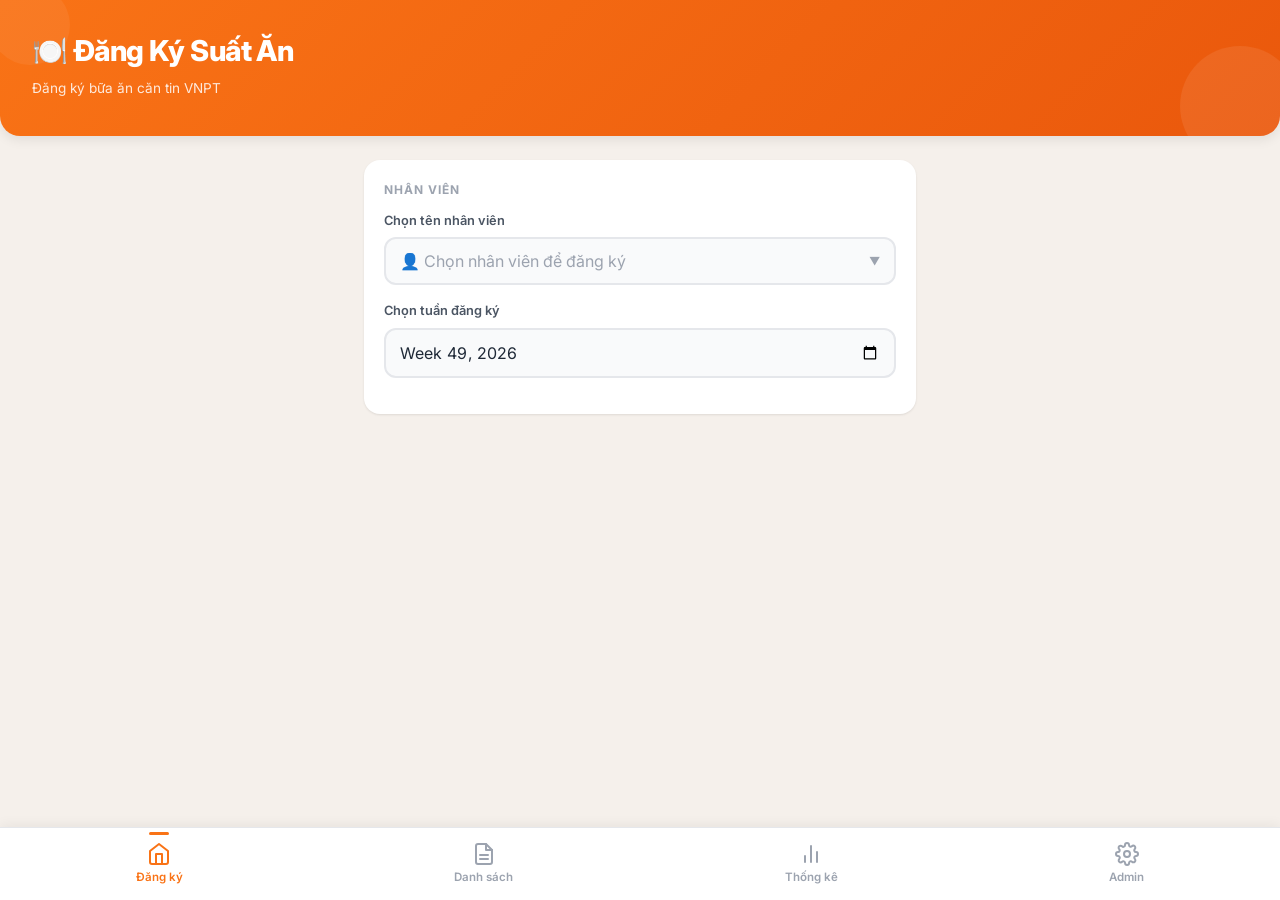
==== commit d8cab7be: "123123123" ====
--- a/index.html
+++ b/index.html
@@ -42,7 +42,7 @@
       <div class="form-group">
         <label class="form-label">Chọn tên nhân viên</label>
         <button type="button" class="form-control emp-picker-btn" id="empPickerBtn" onclick="openEmpPicker()">
-          <span id="empPickerText" class="emp-picker-placeholder">-- Bấm để chọn nhân viên --</span>
+          <span id="empPickerText" class="emp-picker-placeholder">👤 Chọn nhân viên để đăng ký</span>
           <span class="emp-picker-arrow">▼</span>
         </button>
         <input type="hidden" id="employeeSelect" value="">
--- a/css/style.css
+++ b/css/style.css
@@ -384,6 +384,44 @@
   margin-top: 2px;
 }
 
+/* Breakfast Styling */
+.meal-check.meal-breakfast {
+  background: linear-gradient(to right, #ffffff, #fffdf0);
+}
+
+.meal-check.meal-breakfast.checked {
+  border-color: #fab005;
+  background: #fff9db;
+}
+
+.meal-check.meal-breakfast.checked .check-box {
+  background: #fab005;
+  border-color: #fab005;
+}
+
+.meal-check.meal-breakfast .meal-type {
+  color: #e67700;
+}
+
+/* Lunch Styling */
+.meal-check.meal-lunch {
+  background: linear-gradient(to right, #ffffff, #f1fdfa);
+}
+
+.meal-check.meal-lunch.checked {
+  border-color: var(--accent-500);
+  background: #e6fffa;
+}
+
+.meal-check.meal-lunch.checked .check-box {
+  background: var(--accent-500);
+  border-color: var(--accent-500);
+}
+
+.meal-check.meal-lunch .meal-type {
+  color: var(--accent-600);
+}
+
 /* ---------- Buttons ---------- */
 .btn {
   display: inline-flex;
@@ -860,6 +898,56 @@
 
 .stat-card.accent .stat-value {
   color: var(--accent-500);
+}
+
+/* ---------- Modals ---------- */
+.modal-overlay {
+  position: fixed;
+  inset: 0;
+  background: rgba(0, 0, 0, 0.5);
+  backdrop-filter: blur(4px);
+  -webkit-backdrop-filter: blur(4px);
+  display: flex;
+  align-items: center;
+  justify-content: center;
+  z-index: 10000;
+  opacity: 1;
+  transition: opacity 0.3s ease;
+  padding: 20px;
+}
+
+.modal-overlay.hidden {
+  display: none;
+  opacity: 0;
+}
+
+.modal-content {
+  background: var(--bg-card);
+  border-radius: var(--radius-lg);
+  padding: 24px;
+  width: 100%;
+  max-width: 360px;
+  box-shadow: var(--shadow-xl);
+  animation: slideUp 0.3s cubic-bezier(0.175, 0.885, 0.32, 1.275);
+}
+
+@keyframes slideUp {
+  0% {
+    transform: translateY(30px) scale(0.95);
+    opacity: 0;
+  }
+
+  100% {
+    transform: translateY(0) scale(1);
+    opacity: 1;
+  }
+}
+
+.modal-title {
+  font-size: 1.1rem;
+  font-weight: 700;
+  color: var(--gray-900);
+  margin-bottom: 12px;
 }
 
 /* ---------- Employee Picker ---------- */
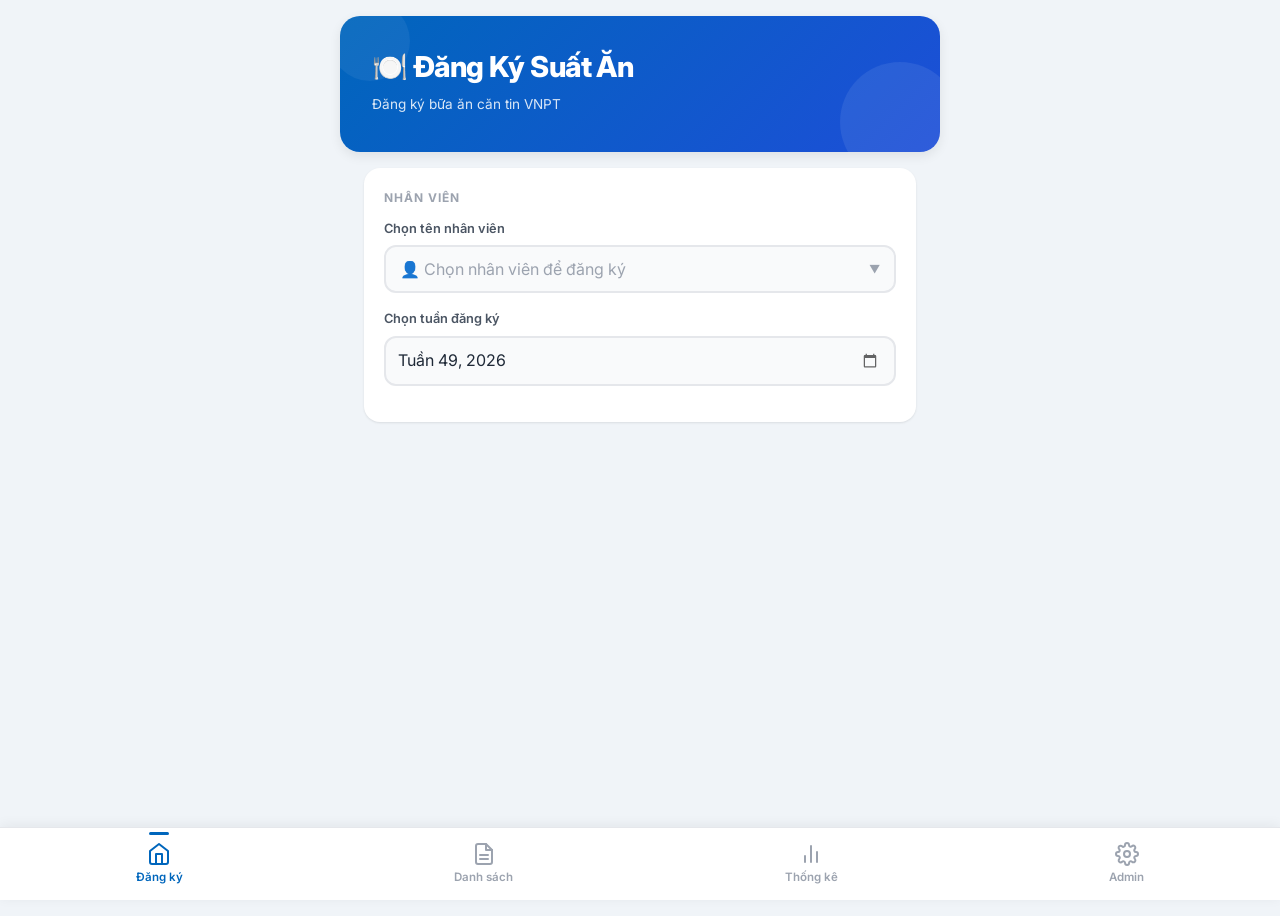
==== commit fc496b6f: "feat: localize week display to 'Tuần' across all pages using display overlay" ====
--- a/index.html
+++ b/index.html
@@ -52,6 +52,7 @@
         <label class="form-label" for="weekInput">Chọn tuần đăng ký</label>
         <div class="date-wrap">
           <input type="week" class="form-control" id="weekInput">
+          <span id="weekDisplay" class="date-display"></span>
         </div>
       </div>
     </div>
--- a/css/style.css
+++ b/css/style.css
@@ -8,17 +8,17 @@
 
 /* ---------- Custom Properties ---------- */
 :root {
-  /* Primary palette — warm orange/amber */
-  --primary-50: #FFF8F0;
-  --primary-100: #FFEDD5;
-  --primary-200: #FED7AA;
-  --primary-300: #FDBA74;
-  --primary-400: #FB923C;
-  --primary-500: #F97316;
-  --primary-600: #EA580C;
-  --primary-700: #C2410C;
-
-  /* Accent — teal */
+  /* Primary palette — VNPT Blue */
+  --primary-50: #EEF6FF;
+  --primary-100: #DBEAFE;
+  --primary-200: #BFDBFE;
+  --primary-300: #93C5FD;
+  --primary-400: #60A5FA;
+  --primary-500: #0066BC; /* VNPT Main Blue */
+  --primary-600: #1D4ED8;
+  --primary-700: #1E40AF;
+
+  /* Accent — teal (keeping for subtle contrasts) */
   --accent-400: #2DD4BF;
   --accent-500: #14B8A6;
   --accent-600: #0D9488;
@@ -42,7 +42,7 @@
   --info: #3B82F6;
 
   /* Surfaces */
-  --bg-body: #F5F0EB;
+  --bg-body: #F0F4F8;
   --bg-card: #FFFFFF;
   --bg-nav: #FFFFFF;
 
@@ -149,8 +149,11 @@
   color: white;
   padding: 16px 20px 24px;
   border-radius: 0 0 var(--radius-xl) var(--radius-xl);
-  position: sticky;
+  position: fixed;
+  /* Solid on mobile */
   top: 0;
+  left: 0;
+  right: 0;
   z-index: 40;
   overflow: hidden;
   box-shadow: var(--shadow-md);
@@ -197,6 +200,8 @@
 /* ---------- Container ---------- */
 .container {
   padding: 16px;
+  padding-top: 110px;
+  /* Offset for fixed header on mobile */
   max-width: 600px;
   margin: 0 auto;
 }
@@ -270,15 +275,18 @@
   position: relative;
 }
 
-.date-wrap input[type="date"] {
+.date-wrap input[type="date"],
+.date-wrap input[type="week"] {
   color: transparent;
 }
 
-.date-wrap input[type="date"]::-webkit-datetime-edit {
+.date-wrap input[type="date"]::-webkit-datetime-edit,
+.date-wrap input[type="week"]::-webkit-datetime-edit {
   color: transparent;
 }
 
-.date-wrap input[type="date"]::-webkit-calendar-picker-indicator {
+.date-wrap input[type="date"]::-webkit-calendar-picker-indicator,
+.date-wrap input[type="week"]::-webkit-calendar-picker-indicator {
   position: relative;
   z-index: 2;
   opacity: .6;
@@ -386,26 +394,26 @@
 
 /* Breakfast Styling */
 .meal-check.meal-breakfast {
-  background: linear-gradient(to right, #ffffff, #fffdf0);
+  background: linear-gradient(to right, #ffffff, #f0f7ff);
 }
 
 .meal-check.meal-breakfast.checked {
-  border-color: #fab005;
-  background: #fff9db;
+  border-color: var(--primary-400);
+  background: #eef6ff;
 }
 
 .meal-check.meal-breakfast.checked .check-box {
-  background: #fab005;
-  border-color: #fab005;
+  background: var(--primary-500);
+  border-color: var(--primary-500);
 }
 
 .meal-check.meal-breakfast .meal-type {
-  color: #e67700;
+  color: var(--primary-600);
 }
 
 /* Lunch Styling */
 .meal-check.meal-lunch {
-  background: linear-gradient(to right, #ffffff, #f1fdfa);
+  background: linear-gradient(to right, #ffffff, #f2faf9);
 }
 
 .meal-check.meal-lunch.checked {
@@ -1328,6 +1336,13 @@
 @media (min-width: 768px) {
   .page-header {
     padding: 28px 32px 36px;
+    position: sticky;
+    /* Back to sticky on PC to avoid overlap bugs */
+    border-radius: var(--radius-xl);
+    /* Full radius on PC maybe? No, keep it as is or better */
+    margin: 16px auto;
+    max-width: 600px;
+    top: 16px;
   }
 
   .page-header h1 {
@@ -1336,6 +1351,8 @@
 
   .container {
     padding: 24px;
+    padding-top: 0;
+    /* Reset for sticky header */
   }
 
   .bottom-nav {
